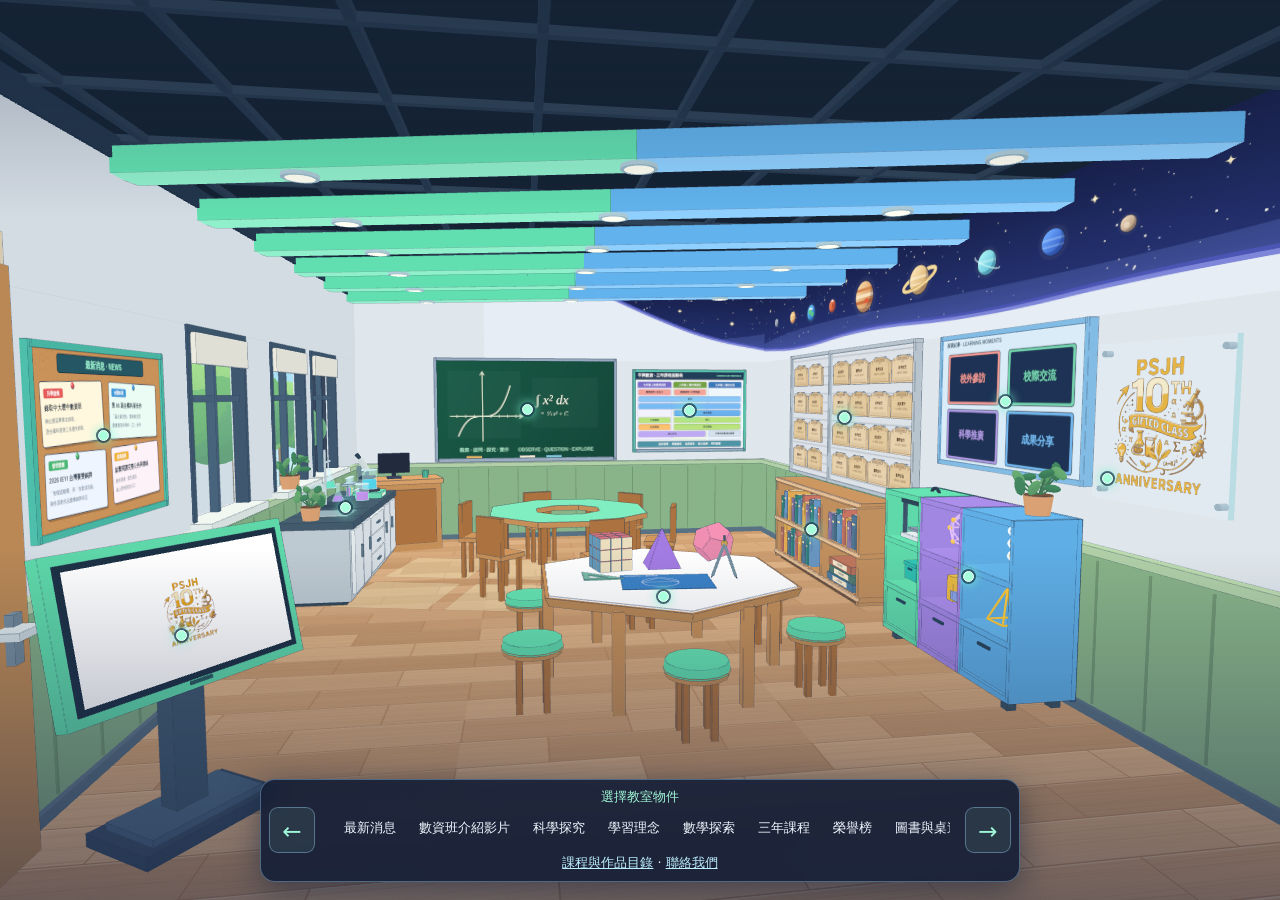
==== index.html @ bff6b1c1 "Update classroom and remove identifiable media" ====
<!doctype html>
<html lang="zh-Hant">
<head>
  <meta charset="utf-8">
  <meta name="viewport" content="width=device-width, initial-scale=1, viewport-fit=cover">
  <meta name="theme-color" content="#14213a">
  <title>平興數資・探索教室</title>
  <meta name="description" content="走進平興國中數理資優班的探索教室，認識課程、作品與學習成果。">
  <meta property="og:type" content="website">
  <meta property="og:locale" content="zh_TW">
  <meta property="og:title" content="平興數資・探索教室">
  <meta property="og:description" content="走進平興國中數理資優班的探索教室，認識課程、作品與學習成果。">
  <meta property="og:image" content="assets/classroom/room/classroom-preview.jpg">
  <meta property="og:image:type" content="image/jpeg">
  <meta property="og:image:width" content="1200">
  <meta property="og:image:height" content="630">
  <meta property="og:image:alt" content="平興數資探索教室全景，右牆有行星壁畫、活動紀事與十週年壓克力海報。">
  <meta name="twitter:card" content="summary_large_image">
  <link rel="stylesheet" href="assets/classroom/classroom.css">
  <link rel="stylesheet" href="assets/classroom/content.css">
  <script>
    if (location.protocol === "file:") document.documentElement.dataset.localFile = "";
  </script>
  <script type="module" src="assets/classroom/classroom.js"></script>
</head>
<body>
  <main class="shell">
    <div class="room" id="room">
      <h1 class="visually-hidden">平興國中數理資優班探索教室</h1>

      <div class="viewport" id="viewport" tabindex="-1">
        <div class="pointer-rig" id="pointer-rig">
          <div class="world" id="world">
            <img class="scene-art" src="assets/classroom/room/classroom-preview.jpg" width="1200" height="630" alt="探索教室真 3D 場景：斜向藍綠天花格柵、行星壁畫、彩色實驗器材、三色創客櫃與顯示平興數資 LOGO 的橫式教學螢幕。">
            <div id="hotspots">
              <a class="poster-link" id="poster-link" href="https://www.psjh.tyc.edu.tw/PSJHGifted/" aria-label="前往平興數資官網" title="前往平興數資官網" hidden>
                <span class="hotspot-marker" aria-hidden="true"></span>
              </a>
            </div>
          </div>
        </div>
        <div class="video-stage" id="video-stage" hidden></div>
      </div>

      <div class="pan-hint" id="pan-hint" aria-hidden="true" hidden>
        <span class="pan-hint-text">← 左右滑動探索教室 →</span>
        <span class="pan-track"><span class="pan-thumb" id="pan-thumb"></span></span>
      </div>

      <header class="mobile-focus-bar" id="mobile-focus-bar" hidden>
        <button class="back mobile-back" id="mobile-back" type="button"><span aria-hidden="true">←</span> 返回全景</button>
        <p class="mobile-focus-title" id="mobile-focus-title" tabindex="-1"></p>
      </header>

      <nav class="scene-navigation" id="scene-navigation" aria-label="教室物件導覽">
        <button type="button" id="previous-object" aria-label="上一個物件"><span aria-hidden="true">←</span></button>
        <div class="scene-navigation-center">
          <p id="scene-status" role="status">選擇教室物件</p>
          <button type="button" class="nav-drawer-toggle" id="nav-drawer-toggle" aria-expanded="false" aria-controls="nav-drawer" hidden>
            <span class="nav-drawer-label" id="nav-drawer-label">探索教室 · 10 個物件</span>
            <span class="nav-drawer-caret" aria-hidden="true">▴</span>
          </button>
          <div class="nav-drawer" id="nav-drawer">
            <div class="entrances" id="entrances" aria-label="教室物件"></div>
            <p class="content-links"><a href="content.html">課程與作品目錄</a> · <a href="https://lin.ee/twA52IQj" target="_blank" rel="noopener">聯絡我們</a></p>
          </div>
        </div>
        <button type="button" id="next-object" aria-label="下一個物件"><span aria-hidden="true">→</span></button>
      </nav>
      <button class="back" id="exit-focus" type="button" hidden>返回全景</button>
      <section class="detail" id="detail" aria-labelledby="detail-title" hidden>
        <header class="detail-header">
          <h2 id="detail-title" tabindex="-1"></h2>
          <button class="back" id="back" type="button">返回全景</button>
        </header>
        <div id="learning-content" class="learning-content" hidden></div>
        <p id="detail-copy"></p>
        <div id="awards-panel" class="awards-panel" hidden>
          <div class="awards-sticky-top">
            <form id="awards-filters" class="awards-filters" aria-label="搜尋獎項">
              <label class="awards-search">搜尋獎項<input type="search" name="q" maxlength="120" placeholder="輸入年份、作品、競賽或獎項" disabled></label>
            </form>
            <div class="awards-legend" aria-label="獎項強調色圖例">
              <span class="legend-item"><i class="legend-swatch tier-super" aria-hidden="true"></i>國際／全國大獎</span>
              <span class="legend-item"><i class="legend-swatch tier-major" aria-hidden="true"></i>全國入選／市賽首獎</span>
              <span class="legend-item"><i class="legend-swatch tier-mid" aria-hidden="true"></i>市賽佳績</span>
              <span class="legend-item"><i class="legend-swatch tier-normal" aria-hidden="true"></i>入選／區賽</span>
            </div>
            <div class="awards-year-nav" aria-label="年度滑桿導覽">
              <button id="awards-prev-year" class="awards-scroll-btn" type="button" aria-label="往較早年份捲動">‹</button>
              <input id="awards-year-range" class="awards-year-range" type="range" min="0" max="1000" value="1000" aria-label="左右滑動切換年份" disabled>
              <button id="awards-next-year" class="awards-scroll-btn" type="button" aria-label="往較新年份捲動">›</button>
            </div>
            <div class="awards-summary">
              <p id="awards-status" role="status" tabindex="-1"></p>
              <button id="awards-clear" type="button" hidden>清除搜尋</button>
              <button id="awards-retry" type="button" hidden>重新載入</button>
            </div>
          </div>
          <div id="awards-results" class="awards-results" role="region" aria-label="歷屆獲獎年度牆" aria-busy="false"></div>
        </div>
      </section>
      <noscript>
        <p class="no-script"><a href="content.html">閱讀課程與作品目錄</a>，或開啟 JavaScript 操作教室。
        </p>
      </noscript>
      <p class="local-file-notice">
        請透過本機預覽開啟教室，才能使用物件入口。
        <a href="http://127.0.0.1:8765/">開啟本機預覽</a>
      </p>
    </div>
  </main>
</body>
</html>
---- assets/classroom/classroom.css ----
:root {
  color-scheme: dark;
  background: #11182e;
  color: #f0f8ff;
  font-family: "Noto Sans TC", "Microsoft JhengHei", system-ui, sans-serif;
  --glass: #141e36e8;
  --line: #a3dbff60;
  --accent: #9ff5d5;
  --ink: #101f33;
  --safe-top: env(safe-area-inset-top, 0px);
  --safe-bottom: env(safe-area-inset-bottom, 0px);
  --dock-bottom: max(18px, var(--safe-bottom));
  --mobile-dock-h: 58px;
  --mobile-topbar-h: 48px;
}

* { box-sizing: border-box; }
[hidden] { display: none !important; }
body { margin: 0; }
button, a { -webkit-tap-highlight-color: transparent; }
button { color: inherit; font: inherit; cursor: pointer; }
:focus-visible { outline: 2px solid var(--accent); outline-offset: 3px; }

.room {
  position: relative;
  isolation: isolate;
  height: 100vh;
  height: 100dvh;
  overflow: hidden;
}
.viewport { position: absolute; inset: 0; overflow: hidden; isolation: isolate; background: #10182a; }
.viewport::before {
  content: "";
  position: absolute;
  inset: -24px;
  background: url("room/classroom-preview.jpg") center / cover no-repeat;
  filter: blur(20px) brightness(.52);
}
.viewport::after {
  content: "";
  position: absolute;
  inset: 0;
  pointer-events: none;
  background: linear-gradient(180deg, #17243a4d, transparent 24%, transparent 61%, #17234488);
}
.world { transform: translate(-50%, -50%); }

.visually-hidden {
  position: absolute;
  width: 1px;
  height: 1px;
  margin: -1px;
  overflow: hidden;
  clip-path: inset(50%);
  white-space: nowrap;
}
.viewport:focus { outline: none; }
.entrances button, .back {
  min-height: 44px;
  padding: 6px 12px;
  border: 1px solid transparent;
  border-radius: 7px;
  background: transparent;
  white-space: nowrap;
}
.entrances button[aria-expanded="true"] {
  border-color: #9ff5d55c;
  background: #9ff5d522;
  color: #c1ffe8;
}
.entrances button:hover,
.scene-navigation > button:hover { border-color: #9ff5d58a; }

.scene-navigation {
  position: absolute;
  z-index: 4;
  inset-inline: 0;
  margin-inline: auto;
  bottom: var(--dock-bottom);
  width: min(760px, calc(100% - 26px));
  display: grid;
  grid-template-columns: auto minmax(0, 1fr) auto;
  align-items: center;
  gap: clamp(5px, 1.2vw, 15px);
  padding: 5px 8px;
  border: 1px solid var(--line);
  border-radius: 15px;
  background: var(--glass);
  backdrop-filter: blur(15px);
  box-shadow: 0 8px 32px #101c3585;
}
.scene-navigation > button {
  display: grid;
  place-items: center;
  width: 46px;
  height: 46px;
  border: 1px solid var(--line);
  border-radius: 9px;
  color: var(--accent);
  background: #9ff5d517;
  font-size: 1.45rem;
}
.scene-navigation-center { min-width: 0; }
.nav-drawer { display: contents; }
.nav-drawer-toggle, .mobile-focus-bar { display: none; }
#scene-status {
  margin: 4px 0 0;
  color: var(--accent);
  text-align: center;
  font-size: .82rem;
  line-height: 1.25;
}
.entrances {
  display: flex;
  gap: 3px;
  overflow-x: auto;
  scrollbar-width: thin;
  scrollbar-color: #6fa6c0 transparent;
  padding: 3px 4px;
}
.entrances button { min-height: 40px; padding-inline: 9px; font-size: .8rem; }

.pan-hint {
  position: absolute;
  z-index: 3;
  inset-inline: 0;
  margin-inline: auto;
  bottom: calc(var(--dock-bottom) + var(--mobile-dock-h) + 12px);
  width: fit-content;
  display: grid;
  justify-items: center;
  gap: 5px;
  padding: 7px 14px;
  border: 1px solid rgba(163, 219, 255, 0.34);
  border-radius: 999px;
  background: rgba(14, 24, 44, 0.78);
  backdrop-filter: blur(10px);
  color: #e4f6ff;
  font-size: .78rem;
  font-weight: 600;
  letter-spacing: .02em;
  pointer-events: none;
}
.pan-hint-text { transition: opacity 280ms ease-out; }
.pan-hint[data-interacted="true"] {
  gap: 0;
  padding: 6px 10px;
  background: rgba(14, 24, 44, 0.58);
}
.pan-hint[data-interacted="true"] .pan-hint-text {
  opacity: 0;
  height: 0;
  overflow: hidden;
  margin: 0;
}
.pan-track {
  position: relative;
  width: 88px;
  height: 4px;
  border-radius: 999px;
  background: rgba(163, 219, 255, 0.25);
  overflow: hidden;
}
.pan-thumb {
  position: absolute;
  top: 0;
  left: 0;
  width: 28px;
  height: 100%;
  border-radius: 999px;
  background: var(--accent);
  transform: translateX(calc(var(--pan-progress, 0.5) * 60px));
}

.back {
  border-color: #9ff5d565;
  background: #63c4c633;
  color: #bdffe5;
  font-size: .8rem;
}
.back:hover { background: #63c4c665; }
#exit-focus {
  position: absolute;
  z-index: 3;
  top: 80px;
  right: clamp(12px, 2.7vw, 44px);
}
.no-script { position: absolute; z-index: 4; inset: 72px 12px auto; padding: 12px; background: var(--glass); }
.local-file-notice { display: none; }
:root[data-local-file] .local-file-notice {
  position: absolute;
  z-index: 5;
  inset: auto 12px 16px;
  display: block;
  width: fit-content;
  margin: auto;
  padding: 12px 16px;
  border: 1px solid var(--line);
  border-radius: 9px;
  background: var(--glass);
}
.local-file-notice a { color: var(--accent); }

.pointer-rig {
  position: absolute;
  inset: 0;
  transform: translate(0, 0) scale(1);
  transition: transform 200ms ease-out;
}
.viewport[data-pointer-motion="off"] .pointer-rig { transition: none; }
.scene-3d {
  position: absolute;
  inset: 0;
  z-index: 0;
  display: block;
  width: 100%;
  height: 100%;
}
.viewport[data-scene="3d"] .pointer-rig,
.viewport[data-scene="3d"] .world {
  inset: 0;
  left: 0;
  top: 0;
  width: 100%;
  height: 100%;
  aspect-ratio: auto;
  transform: none;
  z-index: 1;
  pointer-events: none;
}
.viewport[data-scene="3d"]:has(.scene-3d[data-ready="true"]) .scene-art {
  visibility: hidden;
  opacity: 0;
  pointer-events: none;
}
.world { position: absolute; width: max(100%, 177.6833vh); width: max(100%, 177.6833dvh); aspect-ratio: 1672 / 941; left: 50%; top: 50%; transform-origin: center; }
.scene-art, #hotspots { position: absolute; inset: 0; width: 100%; height: 100%; }
.scene-art { display: block; object-fit: cover; transition: opacity 180ms ease-out; }
.hotspot {
  position: absolute;
  border: 0;
  padding: 0;
  background: transparent;
  pointer-events: none;
}
.hotspot-glow, .hotspot-shape {
  position: absolute;
  inset: 0;
}
.hotspot-glow {
  opacity: 0;
  filter: drop-shadow(0 0 6px #9ff5d5b0) drop-shadow(0 0 14px #78dccd99);
  transition: opacity 160ms ease-out;
}
.hotspot-shape {
  border: 1.5px solid #b6ffee9a;
  border-radius: 10px;
  background: radial-gradient(circle at center, #9ff5d51a, transparent 74%);
  box-shadow: inset 0 0 16px #9ff5d526;
}
.hotspot:enabled :is(.hotspot-shape, .hotspot-marker) { pointer-events: auto; }
.hotspot-marker {
  position: absolute;
  z-index: 1;
  display: grid;
  place-items: center;
  width: 44px;
  height: 44px;
  translate: -50% -50%;
}
.hotspot-marker::before {
  content: "";
  width: 9px;
  height: 9px;
  border: 1px solid #f2fff9;
  border-radius: 50%;
  background: #a7ffdb;
  box-shadow: 0 0 0 2px #14384cbb, 0 0 10px 3px #79efcda8;
}
.poster-link {
  position: absolute;
  z-index: 101;
  clip-path: var(--hotspot-face);
  cursor: pointer;
  pointer-events: auto;
}
.poster-link:is(:hover, :focus-visible) { background: #d6fff02e; }
.poster-link:focus-visible { box-shadow: inset 0 0 0 4px var(--accent); }
.hotspot:where([data-object="bookshelf"][aria-expanded="false"]) { z-index: 101 !important; }
.hotspot:is([data-object="bookshelf"], [data-object="math"]) .hotspot-shape { clip-path: var(--hotspot-face, none); }
.hotspot-title {
  position: absolute;
  bottom: calc(50% + 10px);
  left: 50%;
  translate: -50% 4px;
  padding: .36em .66em;
  border: 1px solid #caffec;
  border-radius: .52em;
  color: #fff;
  background: #103750f2;
  font-size: clamp(.72rem, 1.07vw, 1.05rem);
  font-weight: 650;
  line-height: 1.25;
  white-space: nowrap;
  text-shadow: 0 1px 2px #091423;
  opacity: 0;
  pointer-events: none;
  transition: opacity 160ms ease-out, translate 160ms ease-out;
}
.hotspot:is([data-mouse-over], :focus-visible) { z-index: 250 !important; }
.hotspot[aria-expanded="true"] { z-index: 0 !important; }
.hotspot[aria-expanded="true"] .hotspot-marker { visibility: hidden; }
.hotspot:enabled:is([data-mouse-over], :focus-visible) .hotspot-glow,
.hotspot[aria-expanded="true"] .hotspot-glow { opacity: 1; }
.hotspot:enabled:is([data-mouse-over], :focus-visible) .hotspot-title {
  opacity: 1;
  translate: -50% 0;
}
.hotspot:focus-visible { outline: none; }
.hotspot:focus-visible .hotspot-title { outline: 2px solid var(--accent); outline-offset: 3px; }
.viewport[data-pointer-motion="off"] :is(.hotspot-glow, .hotspot-title) { transition: none; }

.detail {
  position: absolute;
  z-index: 2;
  inset-inline-end: clamp(18px, 3vw, 50px);
  top: 50%;
  transform: translateY(-50%);
  width: min(40%, 490px);
  max-height: calc(100% - 196px);
  overflow: auto;
  overscroll-behavior: contain;
  scrollbar-gutter: stable;
  padding: 0 clamp(15px, 1.8vw, 26px) 18px;
  border: 1px solid rgba(185, 236, 255, 0.48);
  border-radius: 17px;
  background: rgba(18, 36, 58, 0.44);
  backdrop-filter: blur(14px) saturate(1.1);
  box-shadow: 0 16px 40px rgba(10, 20, 38, 0.28), inset 0 1px rgba(230, 250, 255, 0.36);
  text-shadow: 0 1px 2px rgba(8, 16, 30, 0.55);
}
.detail[data-focus-animation] { animation: reveal-detail 230ms ease-out both; }
@keyframes reveal-detail {
  from { opacity: 0; translate: 12px 0; }
  to { opacity: 1; translate: 0 0; }
}
.detail-header {
  position: sticky;
  top: 0;
  z-index: 1;
  display: flex;
  align-items: center;
  justify-content: space-between;
  gap: 6px 10px;
  margin-inline: calc(-1 * clamp(15px, 1.8vw, 26px));
  padding: 12px clamp(15px, 1.8vw, 26px);
  border-bottom: 1px solid rgba(163, 219, 255, 0.28);
  background: transparent;
  transition: background-color 140ms ease-out;
}
.detail.is-scrolled .detail-header {
  background: rgba(16, 31, 52, 0.72);
  backdrop-filter: blur(12px);
}
.detail-header h2 { color: #ccfff1; font-size: clamp(1.12rem, 2.3vw, 1.75rem); margin: 0; }
#detail-copy { margin: 14px 0 0; color: #e6f3ff; line-height: 1.7; }

@media (min-width: 721px) {
  .detail[data-wide] {
    inset: 24px 16px calc(var(--dock-bottom) + 88px) 50%;
    width: auto;
    max-height: none;
    transform: none;
  }
}

.viewport[data-swipe-pan] { touch-action: none; }

@media (max-width: 720px) {
  :root { --dock-bottom: max(10px, var(--safe-bottom)); }
  .room[data-focus-active="true"]:not([data-object="kiosk"]) .viewport::after {
    background: rgba(8, 16, 30, 0.52);
  }
  .hotspot-title { font-size: .72rem; padding-inline: .4em; }
  #exit-focus { display: none !important; }
  .mobile-focus-bar {
    position: absolute;
    z-index: 4;
    top: max(10px, var(--safe-top));
    inset-inline: 12px;
    min-height: var(--mobile-topbar-h);
    display: grid;
    grid-template-columns: auto minmax(0, 1fr);
    align-items: center;
    gap: 10px;
    padding: 2px 12px 2px 4px;
    border: 1px solid rgba(163, 219, 255, 0.42);
    border-radius: 13px;
    background: rgba(14, 28, 48, 0.88);
    backdrop-filter: blur(14px);
    box-shadow: 0 8px 24px rgba(8, 16, 30, 0.36);
  }
  .mobile-back {
    display: inline-flex;
    align-items: center;
    gap: 5px;
    min-height: 44px;
    padding: 6px 12px;
    border-color: #9ff5d588;
    background: rgba(24, 68, 86, 0.9);
    color: #d6fff0;
    font-weight: 650;
    touch-action: manipulation;
  }
  .mobile-focus-title {
    margin: 0;
    color: #ccfff1;
    font-size: 1.05rem;
    font-weight: 700;
    text-align: end;
    overflow-wrap: break-word;
  }
  .mobile-focus-title:focus { outline: none; }

  .scene-navigation {
    width: calc(100% - 24px);
    padding: 5px 6px;
    gap: 6px;
    border-radius: 14px;
  }
  .scene-navigation > button {
    width: 44px;
    height: 44px;
    font-size: 1.3rem;
    touch-action: manipulation;
  }
  #scene-status { display: none; }
  .nav-drawer-toggle {
    display: flex;
    align-items: center;
    justify-content: center;
    gap: 6px;
    width: 100%;
    min-height: 44px;
    padding: 6px 10px;
    border: 1px solid rgba(163, 219, 255, 0.34);
    border-radius: 10px;
    background: rgba(159, 245, 213, 0.1);
    color: #e2fff6;
    font-size: .88rem;
    font-weight: 650;
    touch-action: manipulation;
  }
  .nav-drawer-label {
    overflow: hidden;
    text-overflow: ellipsis;
    white-space: nowrap;
  }
  .nav-drawer-caret {
    flex: none;
    transition: transform 180ms ease-out;
  }
  .scene-navigation[data-drawer-open="true"] .nav-drawer-caret {
    transform: rotate(180deg);
  }
  .nav-drawer { display: none; }
  .scene-navigation[data-drawer-open="true"] .nav-drawer {
    display: block;
    position: absolute;
    left: 0;
    right: 0;
    bottom: calc(100% + 8px);
    max-height: min(62dvh, 420px);
    overflow-y: auto;
    overscroll-behavior: contain;
    padding: 10px;
    border: 1px solid var(--line);
    border-radius: 15px;
    background: rgba(14, 24, 44, 0.95);
    backdrop-filter: blur(18px);
    box-shadow: 0 -10px 32px rgba(6, 12, 24, 0.55);
  }
  .entrances {
    display: grid;
    grid-template-columns: repeat(2, minmax(0, 1fr));
    gap: 6px;
    padding: 0;
    overflow: visible;
  }
  .entrances button {
    min-height: 44px;
    width: 100%;
    padding: 8px 10px;
    border-color: rgba(163, 219, 255, 0.22);
    background: rgba(255, 255, 255, 0.05);
    font-size: .86rem;
    text-align: center;
    white-space: normal;
    line-height: 1.25;
    touch-action: manipulation;
  }
  .content-links {
    margin: 10px 0 0;
    padding-top: 8px;
    border-top: 1px solid rgba(163, 219, 255, 0.2);
  }
  .content-links a {
    display: inline-flex;
    align-items: center;
    min-height: 44px;
    padding-inline: 12px;
    font-size: .88rem;
  }

  .detail {
    inset: calc(max(10px, var(--safe-top)) + var(--mobile-topbar-h) + 10px) 12px calc(var(--dock-bottom) + var(--mobile-dock-h) + 10px);
    width: auto;
    max-height: none;
    transform: none;
    padding: 14px 14px 16px;
    background: rgba(14, 28, 48, 0.88);
    scrollbar-gutter: auto;
  }
  .room .detail .detail-header,
  .room .detail[data-object] .detail-header {
    position: absolute;
    width: 1px;
    height: 1px;
    margin: 0;
    padding: 0;
    border: 0;
    overflow: hidden;
    clip-path: inset(50%);
  }
  .room .detail[data-object="courses"] .learning-content {
    margin-inline: -14px;
    padding: 0 14px 18px;
  }
  .room .detail[data-object="courses"] #courses .grade-controls {
    margin-inline: -14px;
    padding-inline: 14px;
  }
  @keyframes reveal-detail {
    from { opacity: 0; translate: 0 8px; }
    to { opacity: 1; translate: 0 0; }
  }
}

@media (max-height: 520px) and (min-width: 721px) {
  :root { --dock-bottom: 6px; }
  .detail {
    top: 55px;
    bottom: 90px;
    transform: none;
    max-height: none;
    width: min(48%, 490px);
  }
  .detail-header { padding-block: 5px; }
  #exit-focus { top: 60px; }
}


.detail[data-object="honors"] {
  display: flex;
  flex-direction: column;
  overflow: hidden;
  padding-bottom: 0;
}
.detail[data-object="honors"] .detail-header {
  position: static;
  flex: none;
}
.awards-panel:not([hidden]) {
  flex: 1 1 auto;
  min-height: 0;
  display: flex;
  flex-direction: column;
}
.awards-sticky-top {
  flex: none;
  padding-bottom: 6px;
  border-bottom: 1px solid rgba(163, 219, 255, 0.22);
}
.awards-filters { display: grid; grid-template-columns: minmax(0, 1fr); gap: 8px; margin-top: 8px; }
.awards-filters label { display: grid; gap: 4px; color: #e3f4ff; font-size: .9rem; }
.awards-filters input {
  min-width: 0;
  min-height: 40px;
  padding: 6px 12px;
  border: 1px solid rgba(163, 219, 255, 0.42);
  border-radius: 10px;
  color: #f0f8ff;
  background: rgba(18, 36, 58, 0.48);
  font: inherit;
}
.awards-legend {
  display: flex;
  flex-wrap: wrap;
  gap: 6px 12px;
  margin-top: 8px;
  color: #dcecff;
  font-size: .78rem;
}
.legend-item { display: inline-flex; align-items: center; gap: 6px; }
.legend-swatch {
  width: 11px;
  height: 11px;
  border-radius: 3px;
  display: inline-block;
  border: 1px solid rgba(255, 255, 255, 0.3);
}
.legend-swatch.tier-super { background: linear-gradient(135deg, #8e1414, #d4a017); }
.legend-swatch.tier-major { background: linear-gradient(135deg, #b57c08, #e8c45e); }
.legend-swatch.tier-mid { background: linear-gradient(135deg, #2a6f7d, #68c5b8); }
.legend-swatch.tier-normal { background: rgba(255, 255, 255, 0.24); }
.awards-year-nav {
  display: grid;
  grid-template-columns: auto 1fr auto;
  align-items: center;
  gap: 10px;
  margin-top: 8px;
}
.awards-year-range {
  width: 100%;
  margin: 0;
  accent-color: #9ff5d5;
  cursor: pointer;
}
.awards-year-range:disabled { opacity: .4; cursor: default; }
.awards-summary { display: flex; flex-wrap: wrap; align-items: center; gap: 4px 10px; min-height: 32px; margin-top: 2px; color: #ddedff; font-size: .84rem; }
.awards-summary p { margin: 2px 0; }
.awards-scroll-btn {
  min-width: 34px;
  min-height: 32px;
  padding: 2px 8px;
  border: 1px solid rgba(163, 219, 255, 0.42);
  border-radius: 8px;
  background: rgba(20, 44, 70, 0.56);
  color: #e6f6ff;
  font: inherit;
  font-size: 1rem;
  font-weight: 700;
  line-height: 1;
  cursor: pointer;
}
.awards-scroll-btn:hover:not(:disabled) { border-color: #a9f3d4; color: #fff; }
.awards-scroll-btn:disabled { opacity: .4; cursor: default; }
#awards-clear, #awards-retry {
  min-height: 32px;
  margin-inline-start: auto;
  padding: 2px 8px;
  border: 1px solid transparent;
  background: transparent;
  color: var(--accent);
  text-decoration: underline;
  text-underline-offset: .18em;
  cursor: pointer;
}
#awards-clear:hover, #awards-retry:hover { border-color: #80a5c5; }
.awards-results {
  flex: 1 1 auto;
  min-height: 0;
  display: grid;
  grid-auto-flow: column;
  grid-auto-columns: minmax(248px, 272px);
  gap: 12px;
  align-items: start;
  margin-inline: calc(-1 * clamp(15px, 1.8vw, 26px));
  padding: 12px clamp(15px, 1.8vw, 26px) 16px;
  overflow: auto;
  overscroll-behavior: contain;
  scroll-snap-type: x mandatory;
  scrollbar-color: rgba(169, 243, 212, 0.45) transparent;
}
.awards-results::-webkit-scrollbar { height: 9px; }
.awards-results::-webkit-scrollbar-thumb { background: rgba(169, 243, 212, 0.45); border-radius: 999px; }
.award-year-col {
  scroll-snap-align: start;
  display: grid;
  gap: 10px;
  padding: 12px;
  border-radius: 14px;
  border: 1px solid rgba(163, 219, 255, 0.28);
  background: rgba(14, 28, 46, 0.48);
}
.award-year-head {
  display: flex;
  align-items: baseline;
  justify-content: space-between;
  padding-bottom: 6px;
  border-bottom: 1px solid rgba(163, 219, 255, 0.22);
}
.award-year-head h3 { margin: 0; font-size: 1.08rem; color: #ccfff1; letter-spacing: .03em; }
.award-year-count { font-size: .78rem; color: #b7d7f0; font-weight: 700; }
.award-cards { display: grid; gap: 9px; }
.award-card {
  display: grid;
  gap: 5px;
  padding: 10px 11px;
  border-radius: 12px;
  border: 1px solid rgba(185, 236, 255, 0.24);
  background: rgba(255, 255, 255, 0.09);
  color: #f4f9ff;
  text-shadow: none;
  overflow-wrap: anywhere;
}
.award-card.tier-super {
  background: linear-gradient(135deg, rgba(132, 16, 16, 0.94), rgba(196, 142, 20, 0.90));
  border-color: rgba(255, 222, 130, 0.55);
  box-shadow: 0 8px 18px rgba(0, 0, 0, 0.28);
}
.award-card.tier-major {
  background: linear-gradient(135deg, rgba(166, 112, 6, 0.92), rgba(226, 186, 78, 0.88));
  border-color: rgba(255, 236, 168, 0.50);
  color: #181308;
}
.award-card.tier-mid {
  background: linear-gradient(135deg, rgba(32, 92, 108, 0.90), rgba(66, 148, 138, 0.84));
  border-color: rgba(154, 240, 218, 0.45);
}
.award-card-top { display: flex; align-items: center; justify-content: space-between; gap: 6px; }
.award-tag {
  display: inline-block;
  width: fit-content;
  padding: 2px 8px;
  border-radius: 999px;
  font-size: .74rem;
  font-weight: 700;
  background: rgba(10, 22, 38, 0.34);
  color: #e6f6ff;
}
.award-card.tier-major .award-tag { background: rgba(255, 255, 255, 0.45); color: #241904; }
.award-star { font-size: .92rem; line-height: 1; }
.award-title { margin: 0; font-size: .95rem; line-height: 1.32; font-weight: 800; }
.award-meta { margin: 0; font-size: .78rem; line-height: 1.35; opacity: .88; }
.award-prize { margin: 2px 0 0; font-size: .84rem; font-weight: 800; color: #c7ffea; }
.award-card.tier-super .award-prize { color: #fff2b8; }
.award-card.tier-major .award-prize { color: #2b1a00; }
.award-card.tier-mid .award-prize { color: #e4fff6; }

@media (max-width: 720px) {
  .detail[data-object="honors"] { padding: 10px 14px 0; }
  .awards-filters { margin-top: 0; }
  .awards-filters label { gap: 4px; font-size: .82rem; }
  .awards-filters input { min-height: 44px; }
  .awards-legend { margin-top: 6px; gap: 4px 10px; font-size: .74rem; }
  .awards-year-nav { display: none; }
  .awards-summary { min-height: 24px; margin-top: 4px; font-size: .78rem; }
  .awards-results {
    grid-auto-columns: minmax(240px, 84%);
    margin-inline: -14px;
    padding: 10px 14px 14px;
    overscroll-behavior-x: contain;
  }
}

.video-stage {
  position: absolute;
  z-index: 2;
  background: #000;
}
.video-stage iframe {
  display: block;
  width: 100%;
  height: 100%;
  border: 0;
}
---- assets/classroom/content.css ----
.learning-content { font-size: 1rem; line-height: 1.75; overflow-wrap: anywhere; }
.learning-content section { margin-block: 24px; }
.learning-content h3 { color: #ccfff1; margin-bottom: 8px; }
.learning-content img, .learning-content video,
.content-directory img, .content-directory video { display: block; width: 100%; height: auto; border-radius: 10px; }
#courses section[data-course-grade] img { width: min(100%, 66.67%); margin: 14px auto 0; }
.detail[data-object="courses"] {
  display: flex;
  flex-direction: column;
  overflow: hidden;
  padding-bottom: 0;
}
.detail[data-object="courses"] .detail-header {
  position: static;
  flex: none;
}
.detail[data-object="courses"] .learning-content {
  flex: 1 1 auto;
  min-height: 0;
  overflow: auto;
  overscroll-behavior: contain;
  scrollbar-gutter: stable;
  margin-inline: calc(-1 * clamp(15px, 1.8vw, 26px));
  padding: 0 clamp(15px, 1.8vw, 26px) 18px;
}
.learning-content #courses .grade-controls {
  position: sticky;
  top: 0;
  z-index: 1;
  margin-inline: calc(-1 * clamp(15px, 1.8vw, 26px));
  padding: 10px clamp(15px, 1.8vw, 26px);
  background: rgba(16, 31, 52, 0.78);
  backdrop-filter: blur(12px);
  border-bottom: 1px solid rgba(163, 219, 255, 0.22);
}
.learning-content a, .content-links a { color: #bdefff; }
.content-links { margin: 4px 0; text-align: center; font-size: .8rem; }
.grade-controls { display: flex; gap: 8px; flex-wrap: wrap; }
.grade-controls button { min-height: 44px; padding: 8px 16px; border: 1px solid #9ff5d5; border-radius: 8px; background: #19394c; color: white; }
.grade-controls [aria-pressed="true"] { background: #b8f0dc; color: #163445; }
.content-credit { font-size: .8rem; opacity: .8; }
.content-directory { max-width: 860px; margin: auto; padding: 24px; font: 18px/1.8 system-ui, sans-serif; color: #19394c; }
.content-directory article { margin-block: 60px; }
.content-directory section { margin-block: 28px; }
.content-directory .grade-controls { display: none; }

.feature-content {
  --card-bg: #172b42;
  --card-edge: #6489a36b;
  --card-heading: #d4ffef;
  --card-muted: #c7dcec;
  container-type: inline-size;
  font-size: .95rem;
  line-height: 1.6;
}
.content-directory .feature-content {
  --card-bg: #eff5f8;
  --card-edge: #8ca8bb66;
  --card-heading: #215568;
  --card-muted: #35556b;
}
.feature-content :is(h3, h4, p, ul, ol, dl, dd) { margin: 0; }
.feature-content :is(h3, h4) { color: var(--card-heading); line-height: 1.35; }
.feature-content h3 { font-size: 1.12rem; }
.feature-content > :is(ul, section, details, p) { margin-block: 16px; }
.feature-content .feature-source { font-size: .88rem; }
.feature-content :is(.news-grid, .activity-grid) { padding: 0; list-style: none; }
.news-grid, .activity-grid { display: grid; gap: 12px; }
.news-grid { grid-template-columns: minmax(0, 1fr); }
.news-grid li, .feature-more {
  border: 1px solid var(--card-edge);
  border-radius: 12px;
  background: var(--card-bg);
}
:is(.news-grid, .maker-grid) > li { position: relative; overflow: hidden; }
.feature-content .news-grid img {
  aspect-ratio: 16 / 10;
  object-fit: contain;
  background: #14233b;
  border-radius: 0;
}
.card-copy { padding: 12px 14px 15px; }
.card-copy :is(h3, h4) { margin-block: 4px 7px; }
.card-copy p { color: var(--card-muted); }
.feature-content .news-card-label { font-size: .78rem; font-weight: 700; color: var(--card-heading); }
.news-grid .news-card-pinned { border-color: #a888db; }
.card-open {
  position: absolute;
  inset: 0;
  width: 100%;
  border: 0;
  border-radius: inherit;
  background: transparent;
  cursor: zoom-in;
}
.card-open::after {
  content: "⤢" / "";
  position: absolute;
  inset: 8px 8px auto auto;
  display: grid;
  place-items: center;
  width: 32px;
  height: 32px;
  border: 1px solid #7fa3bf;
  border-radius: 8px;
  background: #14243a;
  color: #d4ffef;
  font-size: 1rem;
}
.card-open:is(:hover, :focus-visible) {
  outline: 2px solid #72cbb7;
  outline-offset: -3px;
}
.card-viewer {
  box-sizing: border-box;
  position: fixed;
  inset: 0;
  width: min(calc(100% - 12px), 900px);
  max-width: none;
  max-height: calc(100dvh - 16px);
  padding: 0;
  border: 0;
  background: transparent;
  color: #f2f8fe;
  text-shadow: none;
  --card-heading: #d4ffef;
  --card-muted: #c7dcec;
}
.card-viewer[open] {
  display: grid;
  grid-template-columns: auto minmax(0, 1fr) auto;
  grid-template-rows: 44px minmax(0, 1fr) 44px;
  gap: clamp(6px, 1vw, 14px);
  align-items: center;
}
.card-viewer::backdrop { background: #070e19d9; }
.card-viewer:modal {
  overscroll-behavior: contain;
}
.card-viewer::backdrop {
  overflow: hidden;
  overscroll-behavior: contain;
}
.card-viewer button {
  width: clamp(44px, 5vw, 52px);
  height: 44px;
  padding: 0;
  border: 1px solid #7fa3bf;
  border-radius: 10px;
  background: #1c344e;
  color: inherit;
  font: 1.8rem/1 system-ui, sans-serif;
  cursor: pointer;
}
.card-viewer button:hover { background: #2b4c67; }
.card-viewer :focus-visible { outline: 2px solid #9ff5d5; outline-offset: -3px; }
.card-viewer-close { grid-area: 1 / 2; justify-self: end; }
.card-viewer-prev { grid-area: 2 / 1; }
.card-viewer-next { grid-area: 2 / 3; }
.card-viewer-card {
  grid-area: 2 / 2;
  align-self: stretch;
  overflow: auto;
  overscroll-behavior: contain;
  border: 1px solid #7094af;
  border-radius: 14px;
  background: #14243a;
}
.feature-content .card-viewer-card img {
  max-height: 56dvh;
  object-fit: contain;
  border-radius: 0;
  background: #0a1524;
}
.card-viewer-card .card-copy {
  padding: clamp(16px, 3vw, 28px);
  font-size: clamp(1.125rem, 1rem + .4vw, 1.25rem);
  line-height: 1.75;
  overflow-wrap: anywhere;
}
.card-viewer-card :is(h3, h4) {
  margin-block: 6px 12px;
  font-size: clamp(1.375rem, 1.2rem + .7vw, 1.75rem);
}
.feature-content .card-viewer-card .news-card-label { font-size: .875rem; }
.card-viewer-count {
  grid-area: 3 / 2;
  justify-self: center;
  color: #c7dcec;
  font-variant-numeric: tabular-nums;
}
@media (max-width: 600px), (max-height: 480px) and (pointer: coarse) {
  .card-viewer { width: calc(100% - 24px); }
  .card-viewer-card { grid-area: 2 / 1 / 3 / -1; }
  .card-viewer-close { grid-area: 1 / 3; }
  .card-viewer-prev { grid-area: 3 / 1; }
  .card-viewer-next { grid-area: 3 / 3; }
  .feature-content .card-viewer-card img { max-height: min(36dvh, 280px); }
}
@media (prefers-reduced-motion: no-preference) {
  .card-viewer[open] { animation: card-viewer-open 180ms ease-out; }
  @keyframes card-viewer-open {
    from { opacity: 0; transform: scale(.94); }
    to { opacity: 1; transform: scale(1); }
  }
}

.activity-grid { grid-template-columns: repeat(auto-fit, minmax(min(100%, 200px), 1fr)); }
.activity-grid li {
  padding: 12px 14px;
  border: 1px solid var(--card-edge);
  border-radius: 10px;
  background: var(--card-bg);
}
.activity-grid :is(h3, p) { margin: 0; }
.activity-grid p { margin-top: 4px; }

.lab-video { background: #080f19; border-radius: 14px; overflow: hidden; }
.lab-video video { aspect-ratio: 16 / 9; object-fit: contain; }
.lab-plan { margin-block: 12px; border-radius: 14px; border: 1px solid var(--card-edge); background: var(--card-bg); }
.lab-tabs { display: grid; grid-template-columns: repeat(3, minmax(0, 1fr)); gap: 5px; padding: 6px; border-bottom: 1px solid var(--card-edge); }
.lab-tabs[hidden] { display: none; }
.lab-tabs button {
  min-height: 44px;
  padding: 4px;
  border: 1px solid transparent;
  border-radius: 8px;
  background: transparent;
  color: inherit;
  font: inherit;
  font-weight: 700;
  cursor: pointer;
}
.lab-tabs button:is(:hover, :focus-visible) { border-color: #7eb6b1; }
.lab-tabs [aria-selected="true"] { background: #b8f0dc; color: #163445; }
.lab-plan .lab-grade { margin: 0; padding: 10px 14px; }
.lab-tabs:not([hidden]) ~ .lab-grade h3 { display: none; }
.lab-grade ol { padding-inline-start: 1.4em; }
.lab-grade li { padding: 3px 0 3px 4px; break-inside: avoid; }
.lab-grade li::marker { color: var(--card-muted); }
.feature-more { padding-inline: 12px; }
.feature-more summary { padding-block: 10px; cursor: pointer; font-weight: 700; }
.feature-more[open] { padding-bottom: 12px; }
.feature-more h3 { margin-block: 12px 4px; }
.feature-more video { margin-top: 6px; }

.feature-content :is(.maker-grid, .bookshelf-grid) {
  display: grid;
  gap: 10px;
  margin-top: 10px;
  padding: 0;
  list-style: none;
}
:is(.maker-grid, .bookshelf-grid) li {
  overflow: hidden;
  border: 1px solid var(--card-edge);
  border-radius: 12px;
  background: var(--card-bg);
}
.bookshelf-grid li > div { padding: 12px; }
.bookshelf-grid li p { margin-top: 5px; color: var(--card-muted); }
.feature-content :is(.maker-grid, .bookshelf-grid) img {
  aspect-ratio: 4 / 3;
  object-fit: cover;
  border-radius: 0;
}
.feature-content .bookshelf-grid img {
  aspect-ratio: 16 / 9;
  max-height: 130px;
}
.feature-content .maker-feature img { aspect-ratio: 16 / 9; }
.maker-grid h4 { font-size: 1.05rem; }
.bookshelf-grid { align-items: start; }

.detail[data-object="experiment"] {
  bottom: calc(var(--dock-bottom) + 108px);
  overflow: visible;
  padding: 0;
  border: 0;
  background: transparent;
  backdrop-filter: none;
  box-shadow: none;
  text-shadow: none;
  pointer-events: none;
}
.detail[data-object="experiment"] .detail-header,
.learning-content #experiment > .feature-more { display: none; }
.detail[data-object="experiment"] .learning-content,
.learning-content #experiment { height: 100%; }
.detail[data-object="experiment"] .learning-content:not(:has(#experiment)) {
  height: auto;
  padding: 12px;
  background: #172b42;
  border-radius: 12px;
  pointer-events: auto;
}
.panel-switcher, .panel-pager, .lab-video-heading { display: none; }
.learning-content #experiment {
  display: grid;
  grid-template-rows: minmax(0, 57%) minmax(0, 1fr);
  gap: 12px;
}
.learning-content #experiment:has(> .panel-track) {
  grid-template-rows: minmax(0, 1fr);
}
.learning-content #experiment > .panel-track {
  display: grid;
  grid-template-rows: minmax(0, 57%) minmax(0, 1fr);
  gap: 12px;
  height: 100%;
  min-height: 0;
}
.learning-content #experiment :is(.lab-video, .lab-plan) { pointer-events: auto; }
.learning-content .lab-video video { width: 100%; height: 100%; }
.learning-content .lab-plan {
  display: grid;
  grid-template-rows: auto minmax(0, 1fr);
  margin: 0 0 clamp(18px, 4vh, 36px);
  overflow: hidden;
  background: rgb(27 56 77 / 70%);
  border-color: #b6e4f674;
  backdrop-filter: blur(12px);
}

@container (min-width: 460px) {
  .lab-grade ol {
    column-count: 2;
    column-gap: 2.5em;
    column-rule: 1px solid var(--card-edge);
  }
}
@container (min-width: 600px) {
  .lab-grade ol { column-count: 3; }
}
.learning-content .lab-grade {
  overflow: auto;
  overscroll-behavior: contain;
  scrollbar-gutter: stable;
}
.learning-content .lab-grade:focus-visible { outline-offset: -3px; }
.room:has(.detail[data-object="experiment"]:not([hidden])) #exit-focus {
  top: 18px;
  right: auto;
  left: 12px;
}


.detail[data-object="math"] {
  inset: 24px 18px calc(var(--dock-bottom) + 120px) 18px;
  width: auto;
  max-height: none;
  transform: none;
  padding: 0;
  border: 0;
  background: transparent;
  backdrop-filter: none;
  box-shadow: none;
  overflow: visible;
  pointer-events: none;
}
.detail[data-object="math"] .detail-header { display: none; }
.detail[data-object="math"] .learning-content,
.learning-content #math { height: 100%; }
.math-exhibits {
  display: grid;
  container-type: size;
  grid-template-columns: minmax(0, 44fr) minmax(0, 56fr);
  grid-template-rows: minmax(0, 1.15fr) minmax(0, 1fr);
  gap: 16px;
  height: 100%;
}
#math .math-exhibit {
  display: flex;
  flex-direction: column;
  min-height: 0;
  min-width: 0;
  margin: 0;
  overflow: hidden;
  border: 1px solid #b6e4f674;
  border-radius: 14px;
  background: rgb(27 56 77 / 76%);
  backdrop-filter: blur(12px);
  color: #eefaff;
  pointer-events: auto;
}
.math-proof {
  grid-area: 1 / 1 / 3;
  align-self: center;
  justify-self: center;
  width: 100%;
  box-sizing: border-box;
  max-width: max(240px, calc((100cqh - 56px) * 16 / 9));
}
.math-projects { grid-area: 2 / 2; }
.math-path { grid-area: 1 / 2; }
#math .math-exhibit h3 {
  flex: none;
  margin: 0;
  padding: 12px 18px;
  border-bottom: 1px solid #b6e4f64a;
  color: #ccfff1;
}
.math-body {
  flex: 1;
  min-height: 0;
  overflow: auto;
  overscroll-behavior: contain;
  padding: 14px 18px;
}
.math-proof-header {
  display: flex;
  align-items: center;
  justify-content: space-between;
  gap: 8px;
  padding: 0 12px;
  border-bottom: 1px solid #b6e4f64a;
}
#math .math-proof-header h3 {
  flex: 1;
  padding: 8px 0;
  border: 0;
}
.math-video-link {
  color: #bdefff;
  font-size: .8rem;
  padding-block: 8px;
  white-space: nowrap;
}
.math-proof .math-body { flex: none; padding: 0; overflow: hidden; background: #080f19; }
.math-proof iframe { display: block; width: 100%; aspect-ratio: 16 / 9; border: 0; }
.math-body a { color: #bdefff; text-underline-offset: .2em; }
.math-body p { color: #d5e6ef; }
.math-body :is(.math-project-links, .math-stages) {
  display: grid;
  gap: 14px;
  padding: 0;
  list-style: none;
}
.math-project-links a { display: inline-block; padding-block: 8px; font-weight: 700; }

.math-body .math-stages { grid-template-columns: repeat(3, minmax(0, 1fr)); gap: 16px; }
.math-stages > li { border-left: 2px solid #9ff5d594; padding-left: 12px; }
.math-stages h4 { color: #ccfff1; font-size: 1.1rem; }
.math-stages .math-goal { margin-block: 10px; font-size: .88rem; }
.math-stages ul { padding-left: 1.2em; font-size: .9rem; }
.math-stages ul li { margin-block: 5px; }
.math-body .math-project-links { grid-template-columns: repeat(2, minmax(0, 1fr)); }
.math-body .math-research-intro { margin-bottom: 12px; font-size: .9rem; }
.math-project-links a { width: 100%; }
.math-project-links img { aspect-ratio: 16 / 10; object-fit: cover; margin-bottom: 8px; }
.math-project-links p { font-size: .88rem; }
.math-body .math-path-note { margin-block: 14px 6px; font-size: .85rem; }
.room:has(.detail[data-object="math"]:not([hidden])) #exit-focus {
  top: 18px;
  left: 12px;
  right: auto;
}
.content-directory .math-exhibits { container-type: normal; height: auto; grid-template-rows: auto auto; }
.content-directory .math-proof { grid-area: 1 / 1 / auto / -1; max-width: none; }
.content-directory .math-path { grid-area: 2 / 1; }
@media (max-width: 720px) {
  .detail:is([data-object="experiment"], [data-object="math"]) {
    inset: calc(max(10px, var(--safe-top)) + var(--mobile-topbar-h) + 10px) 12px calc(var(--dock-bottom) + var(--mobile-dock-h) + 10px);
    width: auto;
    height: auto;
    max-height: none;
    transform: none;
    padding: 0;
    border: 0;
    background: transparent;
    backdrop-filter: none;
    box-shadow: none;
    overflow: hidden;
    pointer-events: auto;
  }
  .learning-content :is(#experiment, #math) {
    display: flex;
    flex-direction: column;
    gap: 8px;
    height: 100%;
  }
  .learning-content #experiment:has(> .panel-track) {
    display: flex;
  }
  .panel-switcher {
    display: grid;
    grid-auto-flow: column;
    grid-auto-columns: minmax(0, 1fr);
    gap: 6px;
    flex: none;
    padding: 4px;
    border: 1px solid rgba(163, 219, 255, 0.34);
    border-radius: 12px;
    background: rgba(14, 28, 48, 0.88);
    backdrop-filter: blur(14px);
  }
  .panel-switcher button {
    min-height: 44px;
    padding: 6px 8px;
    border: 1px solid transparent;
    border-radius: 9px;
    background: transparent;
    color: #d8eeff;
    font-size: .86rem;
    font-weight: 700;
    touch-action: manipulation;
  }
  .panel-switcher button[aria-current="true"] {
    border-color: #9ff5d5;
    background: #b8f0dc;
    color: #122d3e;
    box-shadow: inset 0 -3px 0 #1c6b66;
  }
  .panel-pager {
    display: grid;
    grid-template-columns: 44px 1fr 44px;
    align-items: center;
    gap: 8px;
    flex: none;
  }
  .panel-pager button {
    min-width: 44px;
    min-height: 44px;
    border: 1px solid rgba(163, 219, 255, 0.42);
    border-radius: 10px;
    background: rgba(14, 28, 48, 0.88);
    color: #d6fff0;
    font-size: 1.3rem;
    touch-action: manipulation;
  }
  .panel-pager button:disabled {
    opacity: .38;
    cursor: default;
  }
  .panel-pager-count {
    text-align: center;
    font-size: .84rem;
    color: #cfe8fa;
    font-variant-numeric: tabular-nums;
  }
  .learning-content #experiment > .panel-track,
  .learning-content #math .math-exhibits {
    position: relative;
    flex: 1 1 auto;
    min-height: 0;
    height: auto;
    display: flex;
    flex-direction: row;
    gap: 12px;
    overflow-x: auto;
    overflow-y: hidden;
    scroll-snap-type: x mandatory;
    overscroll-behavior-x: contain;
    scrollbar-width: none;
    container-type: normal;
    touch-action: pan-x pan-y;
  }
  .learning-content #experiment > .panel-track::-webkit-scrollbar,
  .learning-content #math .math-exhibits::-webkit-scrollbar {
    display: none;
  }
  .learning-content #experiment > .panel-track > *,
  .learning-content #math .math-exhibit {
    flex: 0 0 100%;
    width: 100%;
    height: 100%;
    margin: 0;
    scroll-snap-align: center;
    scroll-snap-stop: always;
    border: 1px solid rgba(185, 236, 255, 0.44);
    border-radius: 14px;
    background: rgba(14, 28, 48, 0.90);
    backdrop-filter: blur(14px);
    overflow: hidden;
  }
  .learning-content #experiment .lab-video {
    display: flex;
    flex-direction: column;
    justify-content: flex-start;
  }
  .lab-video-heading {
    display: block;
    flex: none;
    margin: 0;
    padding: 12px 16px;
    border-bottom: 1px solid #b6e4f64a;
    color: #ccfff1;
    font-size: 1.05rem;
  }
  .learning-content .lab-video video {
    width: 100%;
    height: auto;
    max-height: 100%;
    aspect-ratio: 16 / 9;
    margin: auto 0;
    background: #080f19;
  }
  .content-directory .math-exhibits {
    container-type: normal;
    height: auto;
    grid-template-columns: 1fr;
    grid-template-rows: auto;
  }
  .math-proof, .math-projects, .math-path,
  .content-directory .math-proof, .content-directory .math-path {
    grid-area: auto;
  }
  .math-proof {
    max-width: none;
    align-self: stretch;
    justify-self: stretch;
  }
  .math-body {
    flex: 1 1 auto;
    min-height: 0;
    max-height: none;
    overflow-y: auto;
    overflow-x: hidden;
    overscroll-behavior-y: contain;
  }
  .math-proof .math-body {
    flex: 1 1 auto;
    display: flex;
    align-items: center;
    background: #080f19;
  }
  .math-body .math-stages {
    min-width: 0;
    grid-template-columns: 1fr;
    gap: 18px;
  }
  .math-body .math-project-links {
    grid-template-columns: 1fr;
    gap: 16px;
  }
}
@media (max-width: 720px) and (prefers-reduced-motion: no-preference) {
  .learning-content #experiment > .panel-track,
  .learning-content #math .math-exhibits {
    scroll-behavior: smooth;
  }
}

@container (min-width: 400px) {
  .news-grid { grid-template-columns: repeat(2, minmax(0, 1fr)); }
  .news-card-pinned { grid-column: 1 / -1; display: grid; grid-template-columns: 2fr 3fr; align-items: center; }
  :is(.maker-grid, .bookshelf-grid) { grid-template-columns: repeat(2, minmax(0, 1fr)); }
  .maker-grid .maker-feature {
    grid-column: 1 / -1;
    display: grid;
    grid-template-columns: 3fr 2fr;
    align-items: center;
  }
}
@container (min-width: 760px) {
  .news-grid { grid-template-columns: repeat(3, minmax(0, 1fr)); }
}
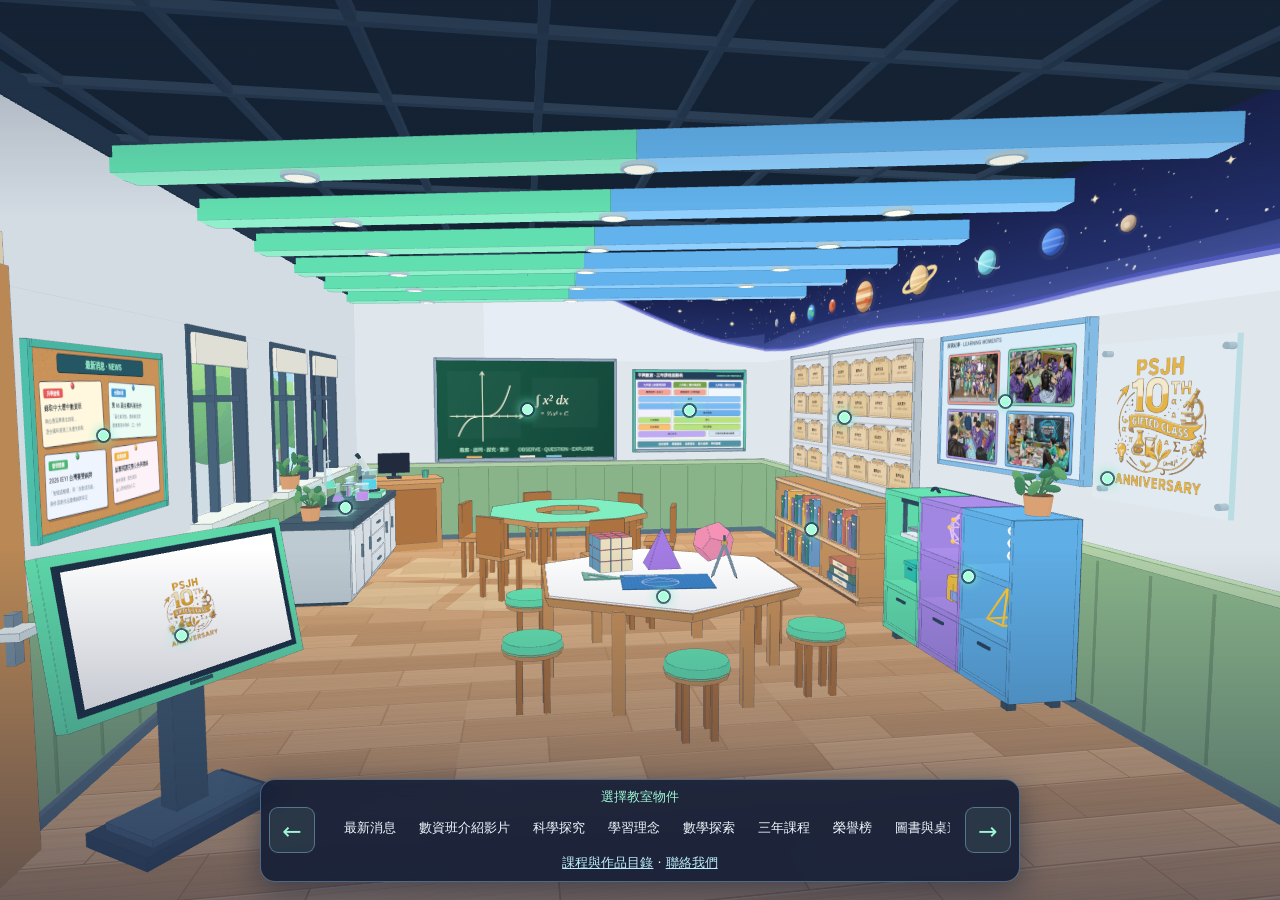
==== commit 1cbdebbb: "Restore de-identified classroom photography" ====
--- a/index.html
+++ b/index.html
@@ -14,7 +14,7 @@
   <meta property="og:image:type" content="image/jpeg">
   <meta property="og:image:width" content="1200">
   <meta property="og:image:height" content="630">
-  <meta property="og:image:alt" content="平興數資探索教室全景，右牆有行星壁畫、活動紀事與十週年壓克力海報。">
+  <meta property="og:image:alt" content="平興數資探索教室全景，右牆有行星壁畫、活動照片與十週年壓克力海報。">
   <meta name="twitter:card" content="summary_large_image">
   <link rel="stylesheet" href="assets/classroom/classroom.css">
   <link rel="stylesheet" href="assets/classroom/content.css">
--- a/assets/classroom/content.css
+++ b/assets/classroom/content.css
@@ -64,8 +64,8 @@
 .feature-content h3 { font-size: 1.12rem; }
 .feature-content > :is(ul, section, details, p) { margin-block: 16px; }
 .feature-content .feature-source { font-size: .88rem; }
-.feature-content :is(.news-grid, .activity-grid) { padding: 0; list-style: none; }
-.news-grid, .activity-grid { display: grid; gap: 12px; }
+.feature-content :is(.news-grid, .photo-grid) { padding: 0; list-style: none; }
+.news-grid, .photo-grid { display: grid; gap: 12px; }
 .news-grid { grid-template-columns: minmax(0, 1fr); }
 .news-grid li, .feature-more {
   border: 1px solid var(--card-edge);
@@ -134,10 +134,10 @@
   align-items: center;
 }
 .card-viewer::backdrop { background: #070e19d9; }
-.card-viewer:modal {
+:is(.card-viewer, .photo-viewer):modal {
   overscroll-behavior: contain;
 }
-.card-viewer::backdrop {
+:is(.card-viewer, .photo-viewer)::backdrop {
   overflow: hidden;
   overscroll-behavior: contain;
 }
@@ -205,15 +205,63 @@
   }
 }
 
-.activity-grid { grid-template-columns: repeat(auto-fit, minmax(min(100%, 200px), 1fr)); }
-.activity-grid li {
-  padding: 12px 14px;
-  border: 1px solid var(--card-edge);
+.photo-grid { grid-template-columns: repeat(2, minmax(0, 1fr)); }
+.photo-grid li { min-width: 0; }
+.photo-grid a {
+  position: relative;
+  display: block;
+  overflow: hidden;
   border-radius: 10px;
-  background: var(--card-bg);
-}
-.activity-grid :is(h3, p) { margin: 0; }
-.activity-grid p { margin-top: 4px; }
+  background: #172b42;
+  color: #fff;
+  text-decoration: none;
+}
+.photo-grid a:is(:hover, :focus-visible) { outline: 2px solid #72cbb7; outline-offset: 2px; }
+.photo-grid a img { aspect-ratio: 4 / 3; object-fit: cover; }
+.photo-grid a span {
+  position: absolute;
+  inset: auto 0 0;
+  padding: 16px 8px 7px;
+  background: linear-gradient(transparent, #0b1424f5);
+  font-weight: 700;
+  font-size: .9rem;
+  line-height: 1.25;
+  overflow-wrap: anywhere;
+}
+.photo-caption { display: none; }
+.photo-viewer {
+  box-sizing: border-box;
+  width: min(92vw, 960px);
+  max-height: 94dvh;
+  padding: 12px;
+  border: 1px solid #7094af;
+  border-radius: 14px;
+  background: #14243a;
+  color: #f2f8fe;
+  text-shadow: none;
+}
+.photo-viewer::backdrop { background: #070e19d9; }
+.photo-viewer-body { display: grid; gap: 10px; }
+.photo-close { justify-self: end; }
+.photo-viewer button {
+  min-width: 44px;
+  min-height: 44px;
+  padding-inline: 10px;
+  border: 1px solid #7fa3bf;
+  border-radius: 8px;
+  background: #223d57;
+  color: inherit;
+  font: inherit;
+  cursor: pointer;
+}
+.feature-content .photo-viewer img {
+  max-height: min(65dvh, calc(94dvh - 190px));
+  object-fit: contain;
+  background: #0a1524;
+}
+.photo-viewer-footer { display: grid; grid-template-columns: auto minmax(0, 1fr) auto; align-items: center; gap: 8px; }
+.photo-description { text-align: center; line-height: 1.45; }
+.photo-description span { font-size: .82rem; color: #c7dcec; }
 
 .lab-video { background: #080f19; border-radius: 14px; overflow: hidden; }
 .lab-video video { aspect-ratio: 16 / 9; object-fit: contain; }
@@ -642,6 +690,7 @@
 }
 
 @container (min-width: 400px) {
+  .photo-grid { grid-template-columns: repeat(3, minmax(0, 1fr)); }
   .news-grid { grid-template-columns: repeat(2, minmax(0, 1fr)); }
   .news-card-pinned { grid-column: 1 / -1; display: grid; grid-template-columns: 2fr 3fr; align-items: center; }
   :is(.maker-grid, .bookshelf-grid) { grid-template-columns: repeat(2, minmax(0, 1fr)); }
@@ -653,5 +702,6 @@
   }
 }
 @container (min-width: 760px) {
+  .photo-grid { grid-template-columns: repeat(4, minmax(0, 1fr)); }
   .news-grid { grid-template-columns: repeat(3, minmax(0, 1fr)); }
 }
